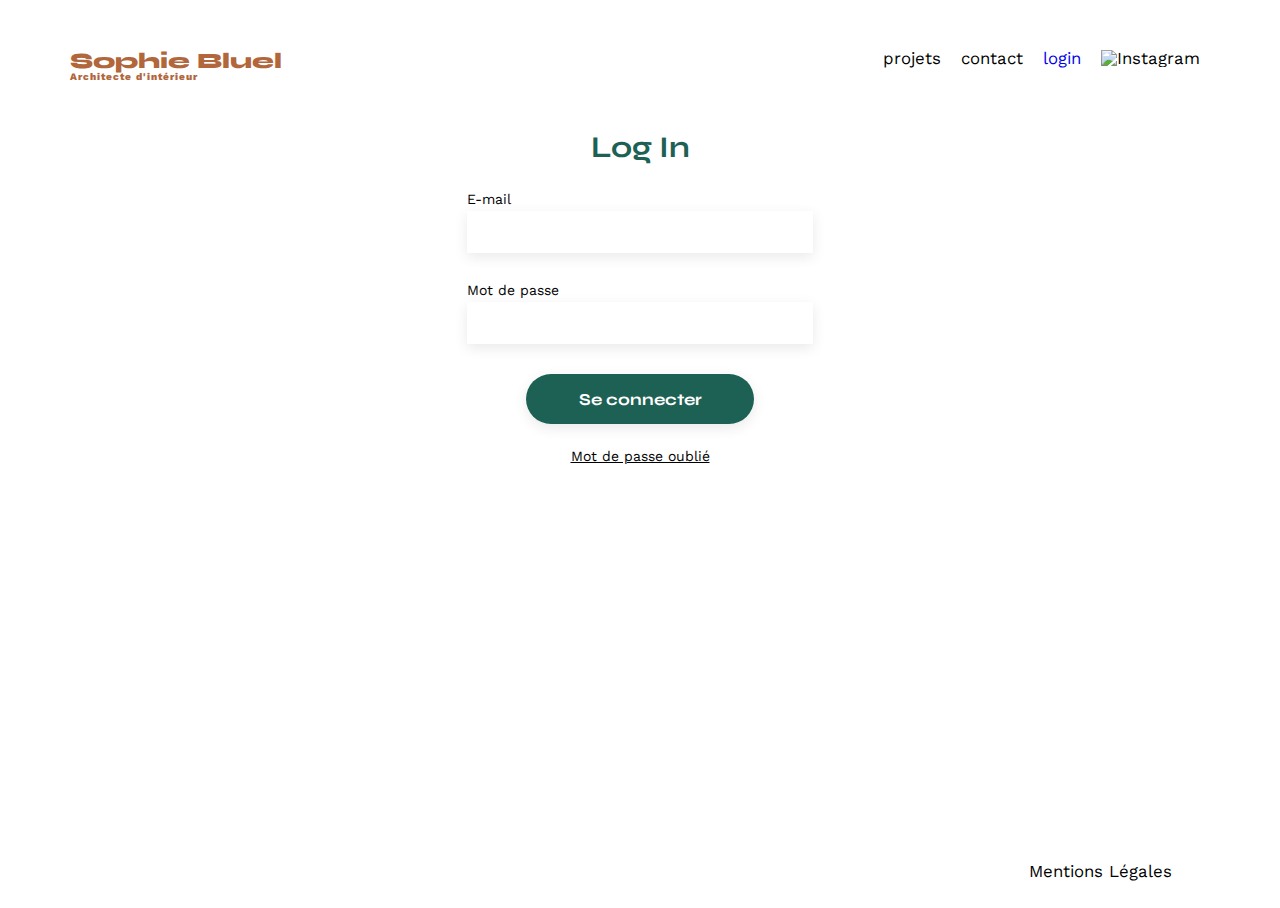
==== FrontEnd/connexion.html @ f64e4a22 "etap2_1_Integration_page_formulaire" ====
<!DOCTYPE html>
<html lang="fr">
<head>
    <meta charset="UTF-8">
    <meta name="viewport" content="width=device-width, initial-scale=1.0">
	<title>Connexion</title>
	<link rel="preconnect" href="https://fonts.googleapis.com">
	<link rel="preconnect" href="https://fonts.gstatic.com" crossorigin>
	<link href="https://fonts.googleapis.com/css2?family=Syne:wght@700;800&family=Work+Sans&display=swap" rel="stylesheet">
	<meta name="description" content="">
	<link rel="stylesheet" href="./assets/style.css">
	<!-- <script type="module" src="script/script.js" defer></script>  -->
    <script type="module" src="script/authentification.js"></script>
</head>
<body>
    <header>
        <h1>Sophie Bluel <span>Architecte d'intérieur</span></h1>
        <nav>
            <ul>
                <li>projets</li>
                <li>contact</li>
                <li><a href="connexion.html">login</a></li>
                <li><img src="./assets/icons/instagram.png" alt="Instagram"></li>
            </ul>
        </nav>
    </header>
    <main>
        <h2 id="h2Login">Log In</h2>
        <form>
            <div id="loginDiv">
                <label for="mail">E-mail</label>
                <input type="email" name="email" id="mail">
                <label for="password">Mot de passe</label>
                <input type="password" name="password" id="password">
                <input type="submit" value="Se connecter">
                <a href="#">Mot de passe oublié</a>
            </div>
        </form>

    </main>
    <footer>
        <nav>
            <ul>
                <li>Mentions Légales</li>
            </ul>
        </nav>
    </footer>
</body>
</html>
---- FrontEnd/assets/style.css ----
/* http://meyerweb.com/eric/tools/css/reset/
   v2.0 | 20110126
   License: none (public domain)
*/

html, body, div, span, applet, object, iframe,
h1, h2, h3, h4, h5, h6, p, blockquote, pre,
a, abbr, acronym, address, big, cite, code,
del, dfn, em, img, ins, kbd, q, s, samp,
small, strike, strong, sub, sup, tt, var,
b, u, i, center,
dl, dt, dd, ol, ul, li,
fieldset, form, label, legend,
table, caption, tbody, tfoot, thead, tr, th, td,
article, aside, canvas, details, embed,
figure, figcaption, footer, header, hgroup,
menu, nav, output, ruby, section, summary,
time, mark, audio, video {
	margin: 0;
	padding: 0;
	border: 0;
	font-size: 100%;
	font: inherit;
	vertical-align: baseline;
}
/* HTML5 display-role reset for older browsers */
article, aside, details, figcaption, figure,
footer, header, hgroup, menu, nav, section {
	display: block;
}
body {
	line-height: 1;
}
ol, ul {
	list-style: none;
}
blockquote, q {
	quotes: none;
}
blockquote:before, blockquote:after,
q:before, q:after {
	content: '';
	content: none;
}
table {
	border-collapse: collapse;
	border-spacing: 0;
}
/** end reset css**/
body {
	max-width: 1140px;
	margin:auto;
	font-family: 'Work Sans' ;
	font-size: 14px;
}
header {
	display: flex;
	justify-content: space-between;
	margin: 50px 0
}

section {
	margin: 50px 0
}

h1{
	display: flex;
	flex-direction: column;
	font-family: 'Syne';
	font-size: 22px;
	font-weight: 800;
	color: #B1663C
}

h1 > span {
	font-family: 'Work Sans';
	font-size:10px;
	letter-spacing: 0.1em;
;
}

h2{
	font-family: 'Syne';
	font-weight: 700;
	font-size: 30px;
	color: #1D6154
}
nav ul {
	display: flex;
	align-items: center;
	list-style-type: none;

}
nav li {
	padding: 0 10px;
	font-size: 1.2em;
}

li:hover {
	color: #B1663C;
}

nav a{
	text-decoration: none;
}

nav a:visited{
	color:black;
}

nav a:hover{
	color: #B1663C;
}

#introduction {
	display: flex;
	align-items: center;
}
#introduction figure {
	flex: 1
}
#introduction img {
	display: block;
	margin: auto;
	width: 80%;
}

#introduction article {
	flex: 1
}
#introduction h2 {
	margin-bottom: 1em;
}

#introduction p {
	margin-bottom: 0.5em;
}
#portfolio h2 {
	text-align: center;
	margin-bottom: 1em;
}
/* AJOUT CSS FILTRES */
#filtres{
	display: flex;
	justify-content: center;
	gap: 10px;
	margin-bottom: 30px;
}

#filtres button{
	padding: 5px 15px;
	border-radius: 15px;
	border: solid #1D6154 1px;
	background-color: white;
	font-family: 'Syne';
	font-weight: bold;
	color: #1D6154;
	cursor: pointer;
}

#filtres .inUse{
	background-color: #1D6154;
	color: white;
}




.gallery {
	width: 100%;
	display: grid;
	grid-template-columns: 1fr 1fr 1fr;
	grid-column-gap: 20px;
	grid-row-gap: 20px;
}

.gallery img {
	width: 100%;

}
#contact {
	width: 50%;
margin: auto;
}
#contact > * {
	text-align: center;

}
#contact h2{
	margin-bottom: 20px;
}
#contact form {
	text-align: left;
	margin-top:30px;
	display: flex;
	flex-direction: column;
}

#contact input {
	height: 50px;
	font-size: 1.2em;
	border: none;
	box-shadow: 0px 4px 14px rgba(0, 0, 0, 0.09);
}
#contact label {
	margin: 2em 0 1em 0;
}
#contact textarea {
	border: none;
	box-shadow: 0px 4px 14px rgba(0, 0, 0, 0.09);
}

input[type="submit"]{
	font-family: 'Syne';
	font-weight: 700;
	color: white;
	background-color: #1D6154;
	margin : 2em auto ;
	width: 180px;
	text-align: center;
	border-radius: 60px ;
}

/* FORMULAIRE CONNEXION */
#h2Login{
	text-align: center;
	margin-bottom: 30px;
}

#loginDiv{
	display: flex;
	flex-wrap: wrap;
	flex-direction: column;
	align-content: center;
	margin-bottom: 400px;
}

#loginDiv input{
	border: none;
	margin: 5px 0 30px 0;
	width: 30%;
	height: 3em;
	box-shadow: 0px 4px 14px rgba(0, 0, 0, 0.09);
}

#loginDiv input[type="submit"]{
	height: 50px;
	font-size: 1.2em;
	border: none;
	box-shadow: 0px 4px 14px rgba(0, 0, 0, 0.09);
	width: 20%;
	margin: auto;
	margin-bottom: 20px;
	cursor: pointer;
}

#loginDiv a{
	margin: auto;
	margin-top: 5px;
	color: black;
}

#loginDiv a:visited{
	margin: auto;
	margin-top: 5px;
	color: black;
}

footer nav ul {
	display: flex;
	justify-content: flex-end;
	margin: 2em
}
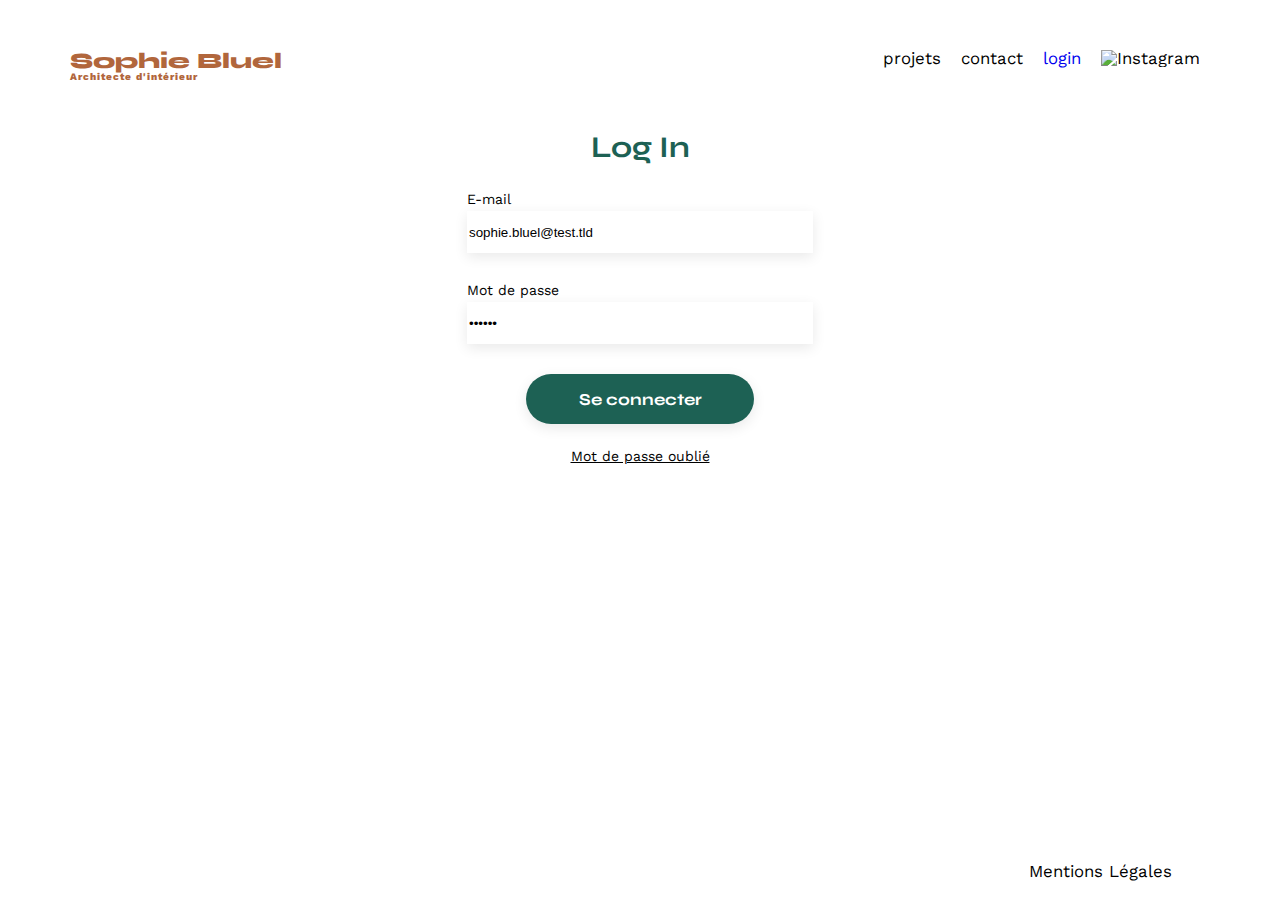
==== commit 658b802c: "modal, addwork, deletework" ====
--- a/FrontEnd/connexion.html
+++ b/FrontEnd/connexion.html
@@ -10,7 +10,7 @@
 	<meta name="description" content="">
 	<link rel="stylesheet" href="./assets/style.css">
 	<!-- <script type="module" src="script/script.js" defer></script>  -->
-    <script type="module" src="script/authentification.js"></script>
+    <script type="module" src="script/authentification.js" defer></script>
 </head>
 <body>
     <header>
@@ -29,10 +29,11 @@
         <form>
             <div id="loginDiv">
                 <label for="mail">E-mail</label>
-                <input type="email" name="email" id="mail">
+                <input type="email" name="email" id="mail" value="sophie.bluel@test.tld">
                 <label for="password">Mot de passe</label>
-                <input type="password" name="password" id="password">
-                <input type="submit" value="Se connecter">
+                <input type="password" name="password" id="password" value="S0phie">
+                <input type="submit" value="Se connecter" id="submit">
+                <span id="messageErreur"></span>
                 <a href="#">Mot de passe oublié</a>
             </div>
         </form>
--- a/FrontEnd/assets/style.css
+++ b/FrontEnd/assets/style.css
@@ -266,9 +266,246 @@
 	color: black;
 }
 
+#messageErreur{
+	text-align: center;
+	color: red;
+	font-weight: bold;
+	font-style: italic;
+}
+
+
 footer nav ul {
 	display: flex;
 	justify-content: flex-end;
 	margin: 2em
 }
 
+/* MODAL */
+
+.modalBG{
+	position: fixed;
+	top: 0;
+	left: 0;
+	width: 100%;
+	height: 100%;
+	background-color: rgba(0, 0, 0, 0.8);
+
+	display: none;
+	align-items: center;
+	justify-content: center;
+}
+
+.modalContent{
+	position: relative;
+	background-color: white;
+	width: 630px;
+	border-radius: 10px;
+
+	overflow: auto;
+	max-width: calc(100vw - 20px);
+	max-height: calc(100vh - 20px);
+
+	display: flex;
+	flex-direction: column;
+	align-items: center;
+}
+
+#modalContentGallery{
+	display: none;
+}
+
+#modalContentAddPhoto{
+	display: none;
+}
+
+.modalClose{
+	position: absolute;
+	top: 20px;
+	right: 20px;
+
+	width: 30px;
+	height: 30px;
+
+	border: none;
+	background-color: white;
+
+	cursor: pointer;
+
+}
+
+#modalBack{
+	position: absolute;
+	top: 20px;
+	left: 20px;
+
+	width: 30px;
+	height: 30px;
+
+	border: none;
+	background-color: white;
+
+	cursor: pointer;
+}
+
+.modalClose:hover{
+	font-weight: bolder;
+	color: red;
+}
+
+#modalH4{
+	font-size: 30px;
+	margin: 60px 0 0 0;
+}
+
+#modalWorks{
+	display: flex;
+	flex-wrap:wrap;
+	justify-content:flex-start;
+	gap: 10px;
+	row-gap:30px;
+
+	margin: 45px 90px 0;
+	padding-bottom: 75px;
+	border-bottom: solid #B3B3B3 1px;
+}
+
+#modalWorks article{
+	position: relative;
+}
+
+.modalImg{
+	width: 82px;
+}
+
+.modalImgSuppr{
+	position: absolute;
+	top: 5px;
+	right: 5px;
+
+	width: 20px;
+	height: 20px;
+	
+	background-color: black;
+	border: none;
+	border-radius: 2px;
+	color: white;
+	cursor: pointer;
+
+	display: flex;
+	align-items: center;
+	justify-content: center;
+}
+
+#modalAddPhoto{
+	width: 40%;
+	margin: 45px 0 ;
+	padding: 10px 0;
+	border-radius: 30px;
+	border: solid #1D6154 1px;
+	font-family: 'Syne';
+	cursor: pointer;
+	background-color: #1D6154;
+	color: white;
+}
+
+#modalContentAddPhoto form{
+	width: 100%;
+}
+
+#modalForm{
+	display: flex;
+	flex-direction: column;
+	margin: 30px 90px 45px;
+}
+
+#divInputFile{
+	background-color: #E8F1F6;
+	display: flex;
+	flex-direction: column;
+	align-items: center;
+	gap: 10px;
+	padding: 10px;
+	border-radius: 5px;
+	margin-bottom: 30px;
+}
+
+#divInputFile i{
+	font-size: 5em;
+	color: #CBD6DC;
+}
+
+#divInputFile img{
+	width: 150px;
+}
+
+#divPreview{
+	display: flex;
+	justify-content: center;
+}
+
+#cloneInputFile{
+	border: none;
+	background-color:#CBD6DC;
+	padding: 5px 30px;
+	border-radius: 30px;
+	color: #306685;
+}
+
+#modalForm input[type="file"]{
+	display: none;
+}
+
+#modalForm label{
+	margin-bottom: 10px;
+}
+
+#modalForm input{
+	border: none;
+	box-shadow: 0px 4px 14px rgba(0, 0, 0, 0.09);
+	height: 50px;
+	margin-bottom: 30px;
+}
+
+#modalForm select{
+	height: 50px;
+	border: none;
+	box-shadow: 0px 4px 14px rgba(0, 0, 0, 0.09);
+}
+
+#modalFormLine{
+	margin-top: 45px;
+	border-bottom: solid #B3B3B3 1px;
+}
+
+#modalButtonValider{
+	width: 40%;
+	margin: 45px 30% 0;
+	padding: 10px 0;
+	border-radius: 30px;
+	border: solid #A7A7A7 1px;
+	font-family: 'Syne';
+	cursor: pointer;
+	background-color: #1D6154;
+	color: white;
+}
+
+#modalButtonValider:disabled{
+	background-color: #A7A7A7;
+}
+
+#headerEdit{
+	width: 100%;
+	background-color: black;
+	color: white;
+	text-align: center;
+	padding: 10px;
+	position: absolute;
+	top: 0;
+	left: 0;
+}
+
+#showModalEdit{
+	border: none;
+	background-color: white;
+	cursor: pointer;
+}